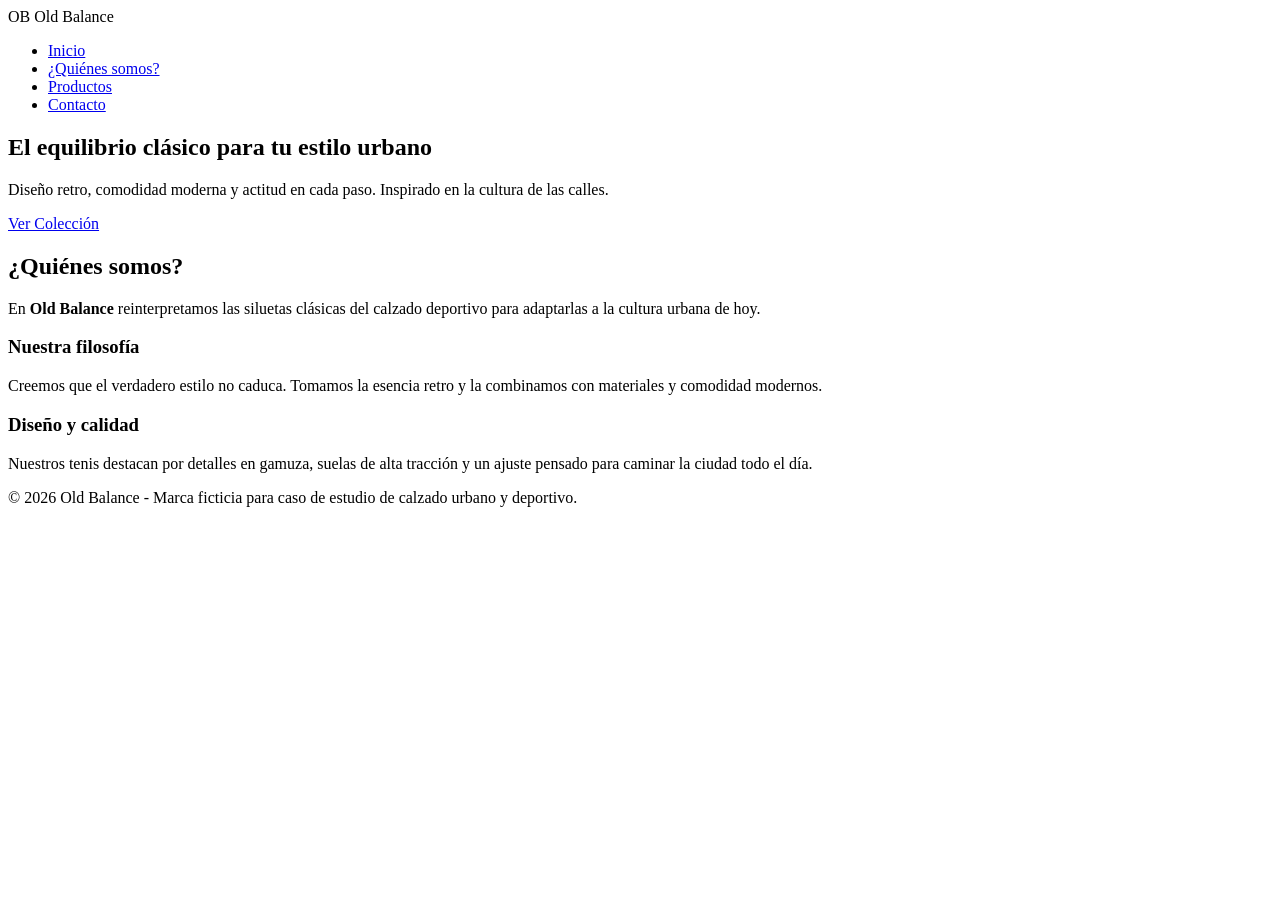
==== index.html @ 05019eaf "feat: maquetación de navbar, hero inicio y sección quiénes somos" ====
<!DOCTYPE html>
<html lang="es">
<head>
    <meta charset="UTF-8">
    <meta name="viewport" content="width=device-width, initial-scale=1.0">
    <title>Old Balance | Calzado Urbano y Deportivo</title>
    <link rel="stylesheet" href="css/style.css">
</head>
<body>

    <!-- BARRA DE NAVEGACIÓN GLOBAL -->
    <header class="navbar">
        <div class="logo">
            <span class="logo-badge">OB</span> Old Balance
        </div>
        <nav>
            <ul class="nav-links">
                <li><a href="#inicio">Inicio</a></li>
                <li><a href="#quienes-somos">¿Quiénes somos?</a></li>
                <li><a href="#productos">Productos</a></li>
                <li><a href="#contacto">Contacto</a></li>
            </ul>
        </nav>
    </header>

    <!-- SECCIÓN 1: INICIO (Hero Banner) -->
    <section id="inicio" class="hero">
        <div class="hero-content">
            <h1>El equilibrio clásico para tu estilo urbano</h1>
            <p>Diseño retro, comodidad moderna y actitud en cada paso. Inspirado en la cultura de las calles.</p>
            <a href="#productos" class="btn-primary">Ver Colección</a>
        </div>
    </section>

    <!-- SECCIÓN 2: ¿QUIÉNES SOMOS? -->
    <section id="quienes-somos" class="about">
        <div class="container">
            <h2>¿Quiénes somos?</h2>
            <p class="about-lead">
                En <strong>Old Balance</strong> reinterpretamos las siluetas clásicas del calzado deportivo para adaptarlas a la cultura urbana de hoy.
            </p>
            <div class="about-grid">
                <div class="about-card">
                    <h3>Nuestra filosofía</h3>
                    <p>Creemos que el verdadero estilo no caduca. Tomamos la esencia retro y la combinamos con materiales y comodidad modernos.</p>
                </div>
                <div class="about-card">
                    <h3>Diseño y calidad</h3>
                    <p>Nuestros tenis destacan por detalles en gamuza, suelas de alta tracción y un ajuste pensado para caminar la ciudad todo el día.</p>
                </div>
            </div>
        </div>
    </section>



    <!-- SECCIÓN 3 Y 4 (Samuel): Productos y FAQ -->



    <!-- SECCIÓN 5 Y 6 (Tercer integrante): Contacto y Políticas de seguridad -->



    <!-- PIE DE PÁGINA GLOBAL -->
    <footer class="footer">
        <p>&copy; 2026 Old Balance - Marca ficticia para caso de estudio de calzado urbano y deportivo.</p>
    </footer>

    <script src="js/script.js"></script>
</body>
</html>
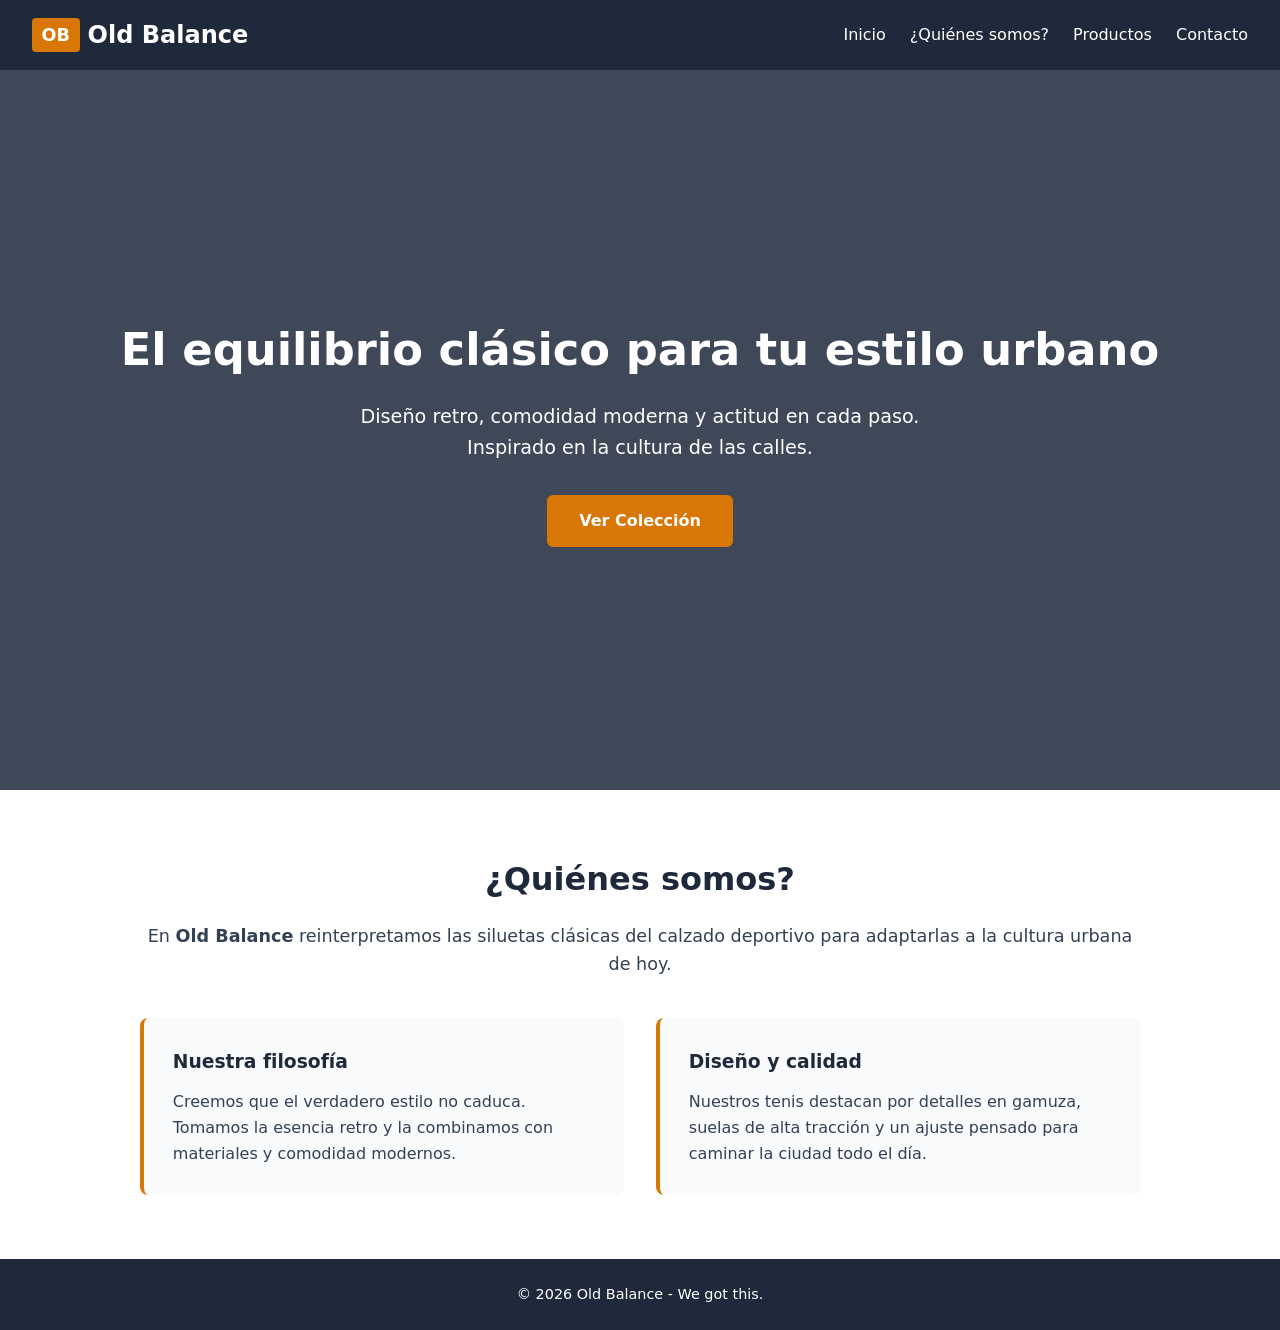
==== commit 11838473: "Actualización de texto en el footer manteniendo la estructura de HTML." ====
--- a/index.html
+++ b/index.html
@@ -54,17 +54,17 @@
 
 
 
-    <!-- SECCIÓN 3 Y 4 (Samuel): Productos y FAQ -->
+    <!-- SECCIÓN 3 Y 4: Productos y FAQ -->
 
 
 
-    <!-- SECCIÓN 5 Y 6 (Tercer integrante): Contacto y Políticas de seguridad -->
+    <!-- SECCIÓN 5 Y 6: Contacto y Políticas de seguridad -->
 
 
 
     <!-- PIE DE PÁGINA GLOBAL -->
     <footer class="footer">
-        <p>&copy; 2026 Old Balance - Marca ficticia para caso de estudio de calzado urbano y deportivo.</p>
+        <p>&copy; 2026 Old Balance - We got this.</p>
     </footer>
 
     <script src="js/script.js"></script>
--- a/css/style.css
+++ b/css/style.css
@@ -0,0 +1,233 @@
+/* ==========================================
+   VARIABLES GLOBALES Y RESET
+   ========================================== */
+:root {
+    --color-primary: #1e293b;   /* Gris oscuro urbano */
+    --color-accent: #d97706;    /* Tono ámbar/cuero */
+    --color-bg-light: #f8fafc;  /* Fondo claro */
+    --color-text: #334155;      /* Texto principal */
+    --color-white: #ffffff;
+    --font-main: system-ui, -apple-system, sans-serif;
+}
+
+* {
+    margin: 0;
+    padding: 0;
+    box-sizing: border-box;
+}
+
+html {
+    scroll-behavior: smooth;
+}
+
+/* Evita que el navbar fijo tape el título al navegar por los enlaces */
+section {
+    scroll-margin-top: 80px;
+}
+
+body {
+    font-family: var(--font-main);
+    color: var(--color-text);
+    background-color: var(--color-bg-light);
+    line-height: 1.6;
+}
+
+/* ==========================================
+   BARRA DE NAVEGACIÓN
+   ========================================== */
+.navbar {
+    display: flex;
+    justify-content: space-between;
+    align-items: center;
+    background-color: var(--color-primary);
+    color: var(--color-white);
+    padding: 1rem 2rem;
+    position: sticky;
+    top: 0;
+    z-index: 100;
+}
+
+.logo {
+    font-size: 1.5rem;
+    font-weight: bold;
+    display: flex;
+    align-items: center;
+    gap: 0.5rem;
+}
+
+.logo-badge {
+    background-color: var(--color-accent);
+    color: var(--color-white);
+    padding: 0.2rem 0.6rem;
+    border-radius: 4px;
+    font-size: 1.1rem;
+}
+
+.nav-links {
+    display: flex;
+    list-style: none;
+    gap: 1.5rem;
+}
+
+.nav-links a {
+    color: var(--color-white);
+    text-decoration: none;
+    font-weight: 500;
+    transition: color 0.3s;
+}
+
+.nav-links a:hover {
+    color: var(--color-accent);
+}
+
+/* ==========================================
+   SECCIÓN 1: INICIO (Hero Banner)
+   ========================================== */
+.hero {
+    background-color: var(--color-primary);
+    background:
+        linear-gradient(rgba(30, 41, 59, 0.85), rgba(30, 41, 59, 0.85)),
+        url('https://images.unsplash.com/photo-1552346154-21d32810aba3?auto=format&fit=crop&w=1200&q=80') center/cover no-repeat;
+    height: 80vh;
+    display: flex;
+    justify-content: center;
+    align-items: center;
+    text-align: center;
+    color: var(--color-white);
+    padding: 0 1rem;
+}
+
+.hero-content h1 {
+    font-size: 2.8rem;
+    margin-bottom: 1rem;
+}
+
+.hero-content p {
+    font-size: 1.2rem;
+    max-width: 600px;
+    margin: 0 auto 2rem auto;
+}
+
+.btn-primary {
+    display: inline-block;
+    background-color: var(--color-accent);
+    color: var(--color-white);
+    padding: 0.8rem 2rem;
+    text-decoration: none;
+    border-radius: 6px;
+    font-weight: bold;
+    transition: background 0.3s;
+}
+
+.btn-primary:hover {
+    background-color: #b45309;
+}
+
+/* ==========================================
+   SECCIÓN 2: ¿QUIÉNES SOMOS?
+   ========================================== */
+.about {
+    padding: 4rem 2rem;
+    background-color: var(--color-white);
+}
+
+.container {
+    max-width: 1000px;
+    margin: 0 auto;
+}
+
+.about h2 {
+    text-align: center;
+    font-size: 2rem;
+    color: var(--color-primary);
+    margin-bottom: 1rem;
+}
+
+.about-lead {
+    text-align: center;
+    font-size: 1.1rem;
+    margin-bottom: 2.5rem;
+}
+
+.about-grid {
+    display: flex;
+    gap: 2rem;
+    flex-wrap: wrap;
+}
+
+.about-card {
+    flex: 1;
+    min-width: 280px;
+    background-color: var(--color-bg-light);
+    padding: 1.8rem;
+    border-radius: 8px;
+    border-left: 4px solid var(--color-accent);
+}
+
+.about-card h3 {
+    margin-bottom: 0.8rem;
+    color: var(--color-primary);
+}
+
+/* ==========================================
+   SECCIONES 3 Y 4 (Samuel): Productos y FAQ
+   Agrega aquí tus estilos
+   ========================================== */
+
+
+
+/* ==========================================
+   SECCIONES 5 Y 6 (Tercer integrante): Contacto y Políticas
+   Agrega aquí tus estilos
+   ========================================== */
+
+
+
+/* ==========================================
+   FOOTER GLOBAL
+   ========================================== */
+.footer {
+    background-color: var(--color-primary);
+    color: var(--color-white);
+    text-align: center;
+    padding: 1.5rem;
+    font-size: 0.9rem;
+}
+
+/* ==========================================
+   RESPONSIVE (pantallas pequeñas)
+   ========================================== */
+@media (max-width: 640px) {
+    .navbar {
+        flex-direction: column;
+        gap: 0.8rem;
+        padding: 0.8rem 1rem;
+    }
+
+    .nav-links {
+        flex-wrap: wrap;
+        justify-content: center;
+        gap: 0.8rem 1.2rem;
+        font-size: 0.95rem;
+    }
+
+    section {
+        scroll-margin-top: 120px;
+    }
+
+    .hero {
+        height: 70vh;
+    }
+
+    .hero-content h1 {
+        font-size: 2rem;
+    }
+
+    .hero-content p {
+        font-size: 1.05rem;
+    }
+
+    .about {
+        padding: 3rem 1.2rem;
+    }
+}
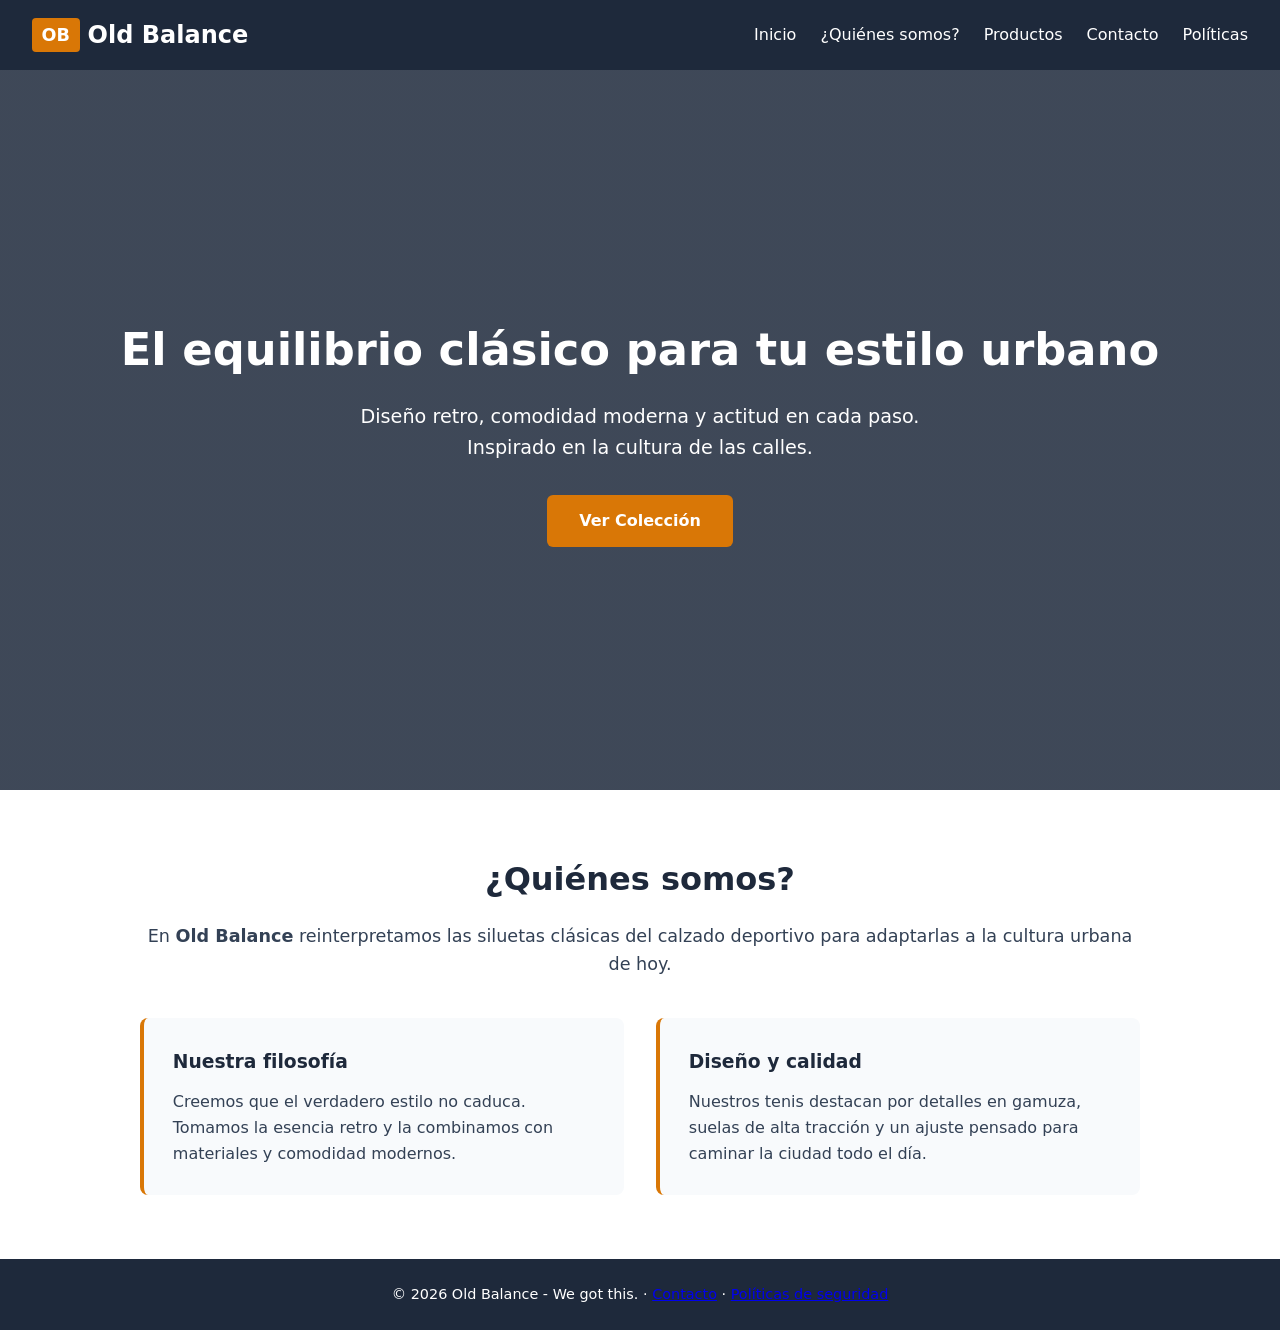
==== commit 3f0e648c: "Revisión de links de navegación Actualización de links de navegación" ====
--- a/index.html
+++ b/index.html
@@ -18,7 +18,8 @@
                 <li><a href="#inicio">Inicio</a></li>
                 <li><a href="#quienes-somos">¿Quiénes somos?</a></li>
                 <li><a href="#productos">Productos</a></li>
-                <li><a href="#contacto">Contacto</a></li>
+                <li><a href="contacto.html">Contacto</a></li>
+                <li><a href="politicas.html">Políticas</a></li>
             </ul>
         </nav>
     </header>
@@ -58,13 +59,9 @@
 
 
 
-    <!-- SECCIÓN 5 Y 6: Contacto y Políticas de seguridad -->
-
-
-
     <!-- PIE DE PÁGINA GLOBAL -->
     <footer class="footer">
-        <p>&copy; 2026 Old Balance - We got this.</p>
+        <p>&copy; 2026 Old Balance - We got this. &middot; <a href="contacto.html">Contacto</a> &middot; <a href="politicas.html">Políticas de seguridad</a></p>
     </footer>
 
     <script src="js/script.js"></script>
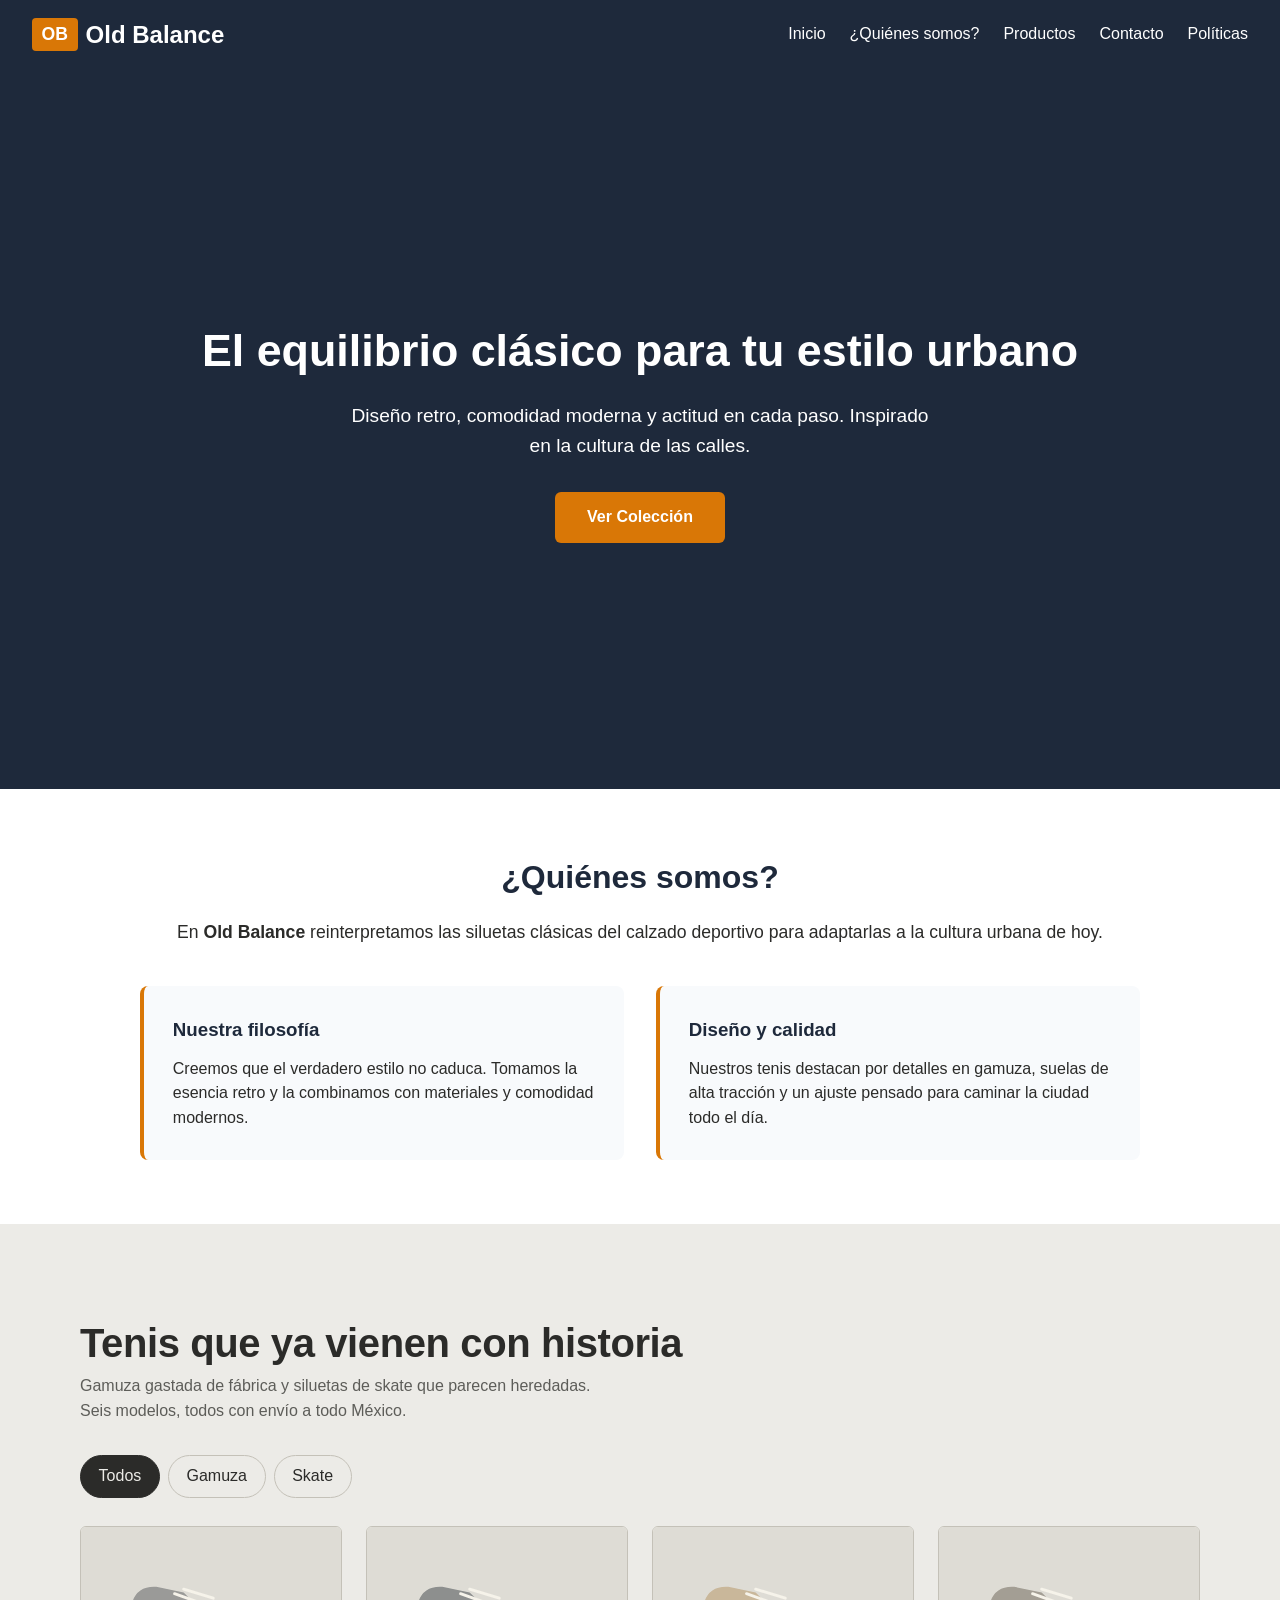
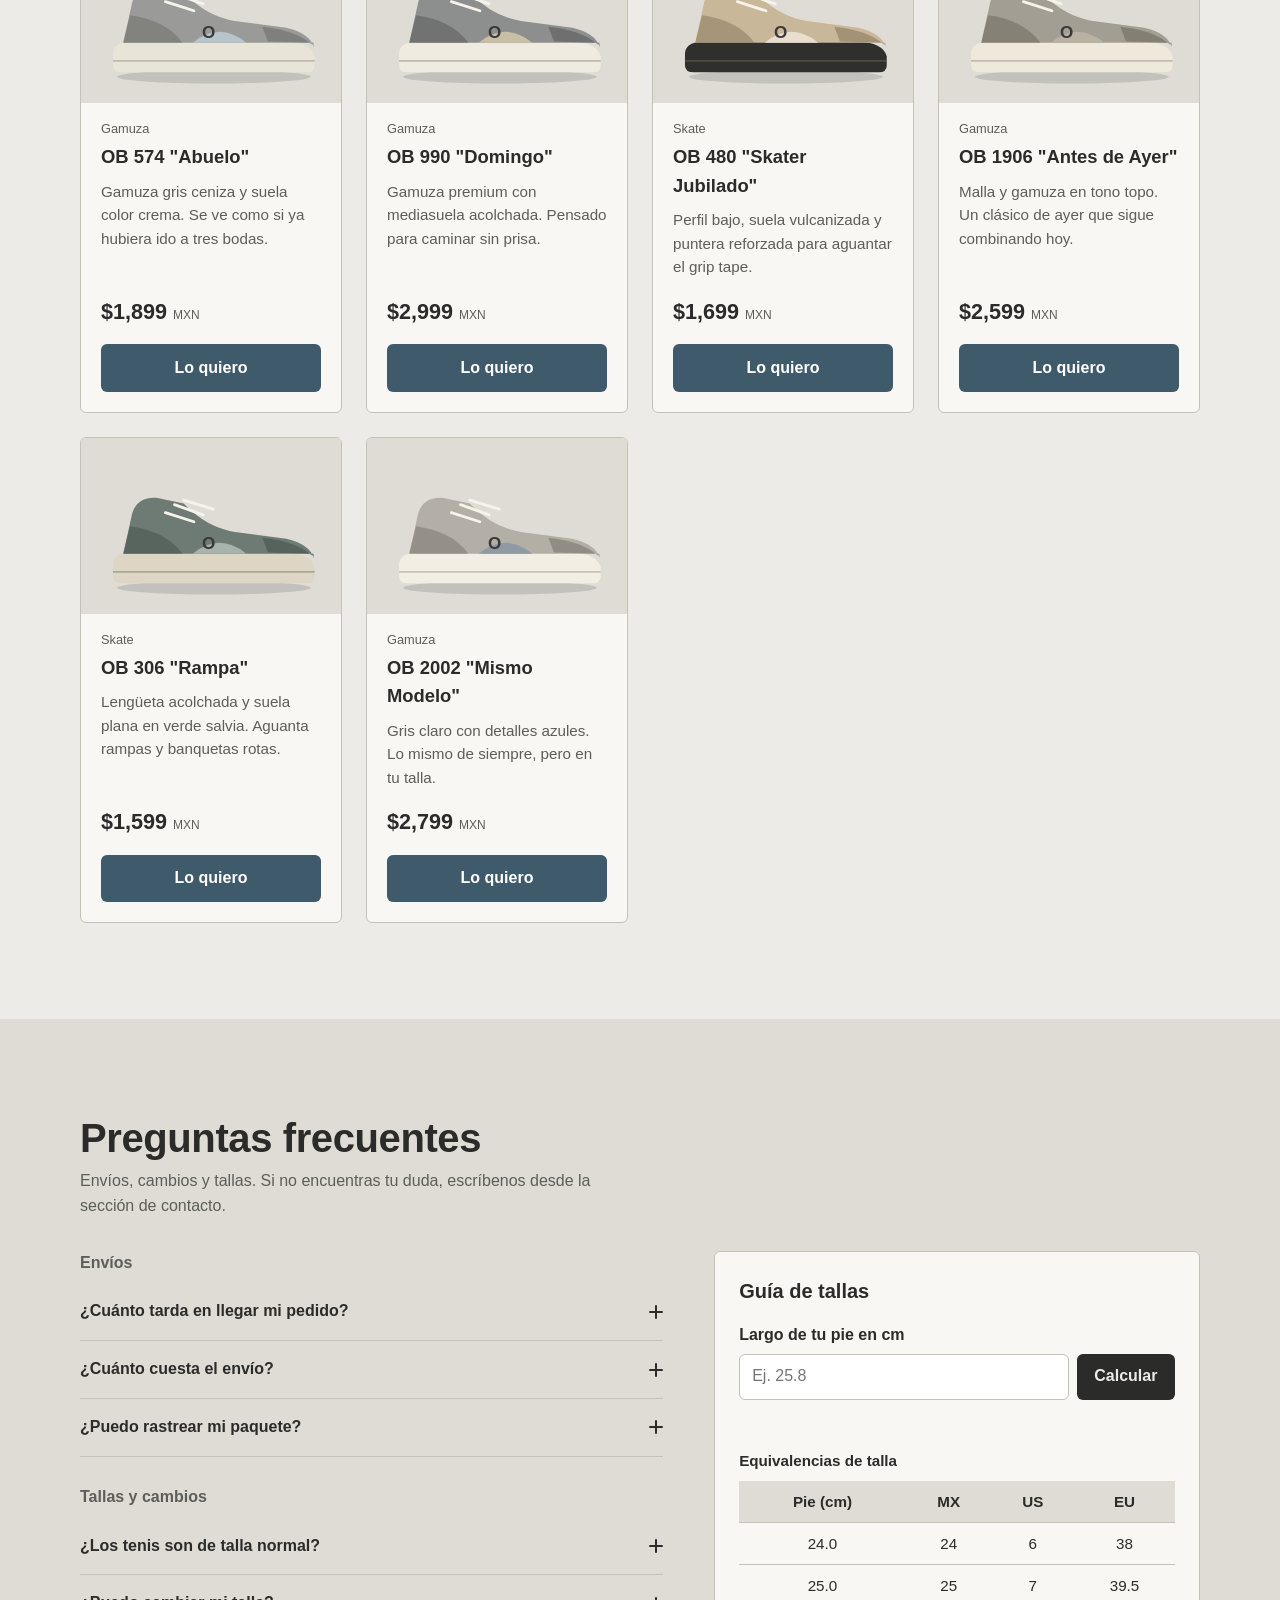
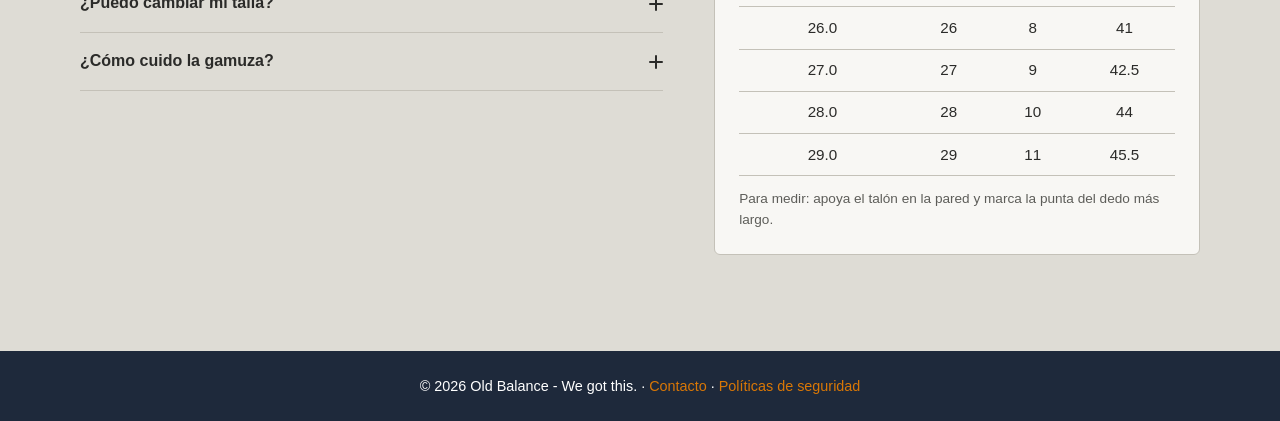
==== commit becb78a6: "Update index" ====
--- a/index.html
+++ b/index.html
@@ -5,6 +5,7 @@
     <meta name="viewport" content="width=device-width, initial-scale=1.0">
     <title>Old Balance | Calzado Urbano y Deportivo</title>
     <link rel="stylesheet" href="css/style.css">
+    <link rel="stylesheet" href="css/productos.css">
 </head>
 <body>
 
@@ -55,7 +56,214 @@
 
 
 
-    <!-- SECCIÓN 3 Y 4: Productos y FAQ -->
+        <!-- ============ SECCIÓN 3: PRODUCTOS ============ -->
+    <section id="productos" class="seccion" aria-labelledby="titulo-productos">
+      <div class="contenedor">
+        <h2 id="titulo-productos" class="seccion__titulo">Tenis que ya vienen con historia</h2>
+        <p class="seccion__intro">Gamuza gastada de fábrica y siluetas de skate que parecen heredadas. Seis modelos, todos con envío a todo México.</p>
+
+        <div class="filtros" role="group" aria-label="Filtrar tenis por estilo">
+          <button type="button" class="filtro is-active" data-filtro="todos" aria-pressed="true">Todos</button>
+          <button type="button" class="filtro" data-filtro="gamuza" aria-pressed="false">Gamuza</button>
+          <button type="button" class="filtro" data-filtro="skate" aria-pressed="false">Skate</button>
+        </div>
+
+        <ul class="catalogo" id="catalogo">
+
+          <li class="card" data-estilo="gamuza">
+            <figure class="card__img"><img src="img/tenis-574-abuelo.svg" alt="Tenis Old Balance 574 Abuelo en gamuza gris" loading="lazy" width="400" height="260"></figure>
+            <div class="card__cuerpo">
+              <span class="card__etiqueta">Gamuza</span>
+              <h3 class="card__nombre">OB 574 "Abuelo"</h3>
+              <p class="card__desc">Gamuza gris ceniza y suela color crema. Se ve como si ya hubiera ido a tres bodas.</p>
+              <p class="card__precio">$1,899 <small>MXN</small></p>
+              <a class="card__btn" href="contacto.html" aria-label="Preguntar por el OB 574 Abuelo">Lo quiero</a>
+            </div>
+          </li>
+
+          <li class="card" data-estilo="gamuza">
+            <figure class="card__img"><img src="img/tenis-990-domingo.svg" alt="Tenis Old Balance 990 Domingo en gamuza gris y crema" loading="lazy" width="400" height="260"></figure>
+            <div class="card__cuerpo">
+              <span class="card__etiqueta">Gamuza</span>
+              <h3 class="card__nombre">OB 990 "Domingo"</h3>
+              <p class="card__desc">Gamuza premium con mediasuela acolchada. Pensado para caminar sin prisa.</p>
+              <p class="card__precio">$2,999 <small>MXN</small></p>
+              <a class="card__btn" href="contacto.html" aria-label="Preguntar por el OB 990 Domingo">Lo quiero</a>
+            </div>
+          </li>
+
+          <li class="card" data-estilo="skate">
+            <figure class="card__img"><img src="img/tenis-480-skater.svg" alt="Tenis Old Balance 480 Skater Jubilado, estilo skate beige con suela negra" loading="lazy" width="400" height="260"></figure>
+            <div class="card__cuerpo">
+              <span class="card__etiqueta">Skate</span>
+              <h3 class="card__nombre">OB 480 "Skater Jubilado"</h3>
+              <p class="card__desc">Perfil bajo, suela vulcanizada y puntera reforzada para aguantar el grip tape.</p>
+              <p class="card__precio">$1,699 <small>MXN</small></p>
+              <a class="card__btn" href="contacto.html" aria-label="Preguntar por el OB 480 Skater Jubilado">Lo quiero</a>
+            </div>
+          </li>
+
+          <li class="card" data-estilo="gamuza">
+            <figure class="card__img"><img src="img/tenis-1906-antes.svg" alt="Tenis Old Balance 1906 Antes de Ayer en gamuza topo" loading="lazy" width="400" height="260"></figure>
+            <div class="card__cuerpo">
+              <span class="card__etiqueta">Gamuza</span>
+              <h3 class="card__nombre">OB 1906 "Antes de Ayer"</h3>
+              <p class="card__desc">Malla y gamuza en tono topo. Un clásico de ayer que sigue combinando hoy.</p>
+              <p class="card__precio">$2,599 <small>MXN</small></p>
+              <a class="card__btn" href="contacto.html" aria-label="Preguntar por el OB 1906 Antes de Ayer">Lo quiero</a>
+            </div>
+          </li>
+
+          <li class="card" data-estilo="skate">
+            <figure class="card__img"><img src="img/tenis-306-rampa.svg" alt="Tenis Old Balance 306 Rampa, estilo skate verde grisáceo" loading="lazy" width="400" height="260"></figure>
+            <div class="card__cuerpo">
+              <span class="card__etiqueta">Skate</span>
+              <h3 class="card__nombre">OB 306 "Rampa"</h3>
+              <p class="card__desc">Lengüeta acolchada y suela plana en verde salvia. Aguanta rampas y banquetas rotas.</p>
+              <p class="card__precio">$1,599 <small>MXN</small></p>
+              <a class="card__btn" href="contacto.html" aria-label="Preguntar por el OB 306 Rampa">Lo quiero</a>
+            </div>
+          </li>
+
+          <li class="card" data-estilo="gamuza">
+            <figure class="card__img"><img src="img/tenis-2002-mismo.svg" alt="Tenis Old Balance 2002 Mismo Modelo en gamuza gris claro" loading="lazy" width="400" height="260"></figure>
+            <div class="card__cuerpo">
+              <span class="card__etiqueta">Gamuza</span>
+              <h3 class="card__nombre">OB 2002 "Mismo Modelo"</h3>
+              <p class="card__desc">Gris claro con detalles azules. Lo mismo de siempre, pero en tu talla.</p>
+              <p class="card__precio">$2,799 <small>MXN</small></p>
+              <a class="card__btn" href="contacto.html" aria-label="Preguntar por el OB 2002 Mismo Modelo">Lo quiero</a>
+            </div>
+          </li>
+
+        </ul>
+        <p class="catalogo__vacio" id="catalogo-vacio" hidden>No hay tenis en esta categoría por ahora.</p>
+      </div>
+    </section>
+
+    <!-- ============ SECCIÓN 4: FAQ Y GUÍA DE TALLAS ============ -->
+    <section id="faq" class="seccion seccion--alt" aria-labelledby="titulo-faq">
+      <div class="contenedor">
+        <h2 id="titulo-faq" class="seccion__titulo">Preguntas frecuentes</h2>
+        <p class="seccion__intro">Envíos, cambios y tallas. Si no encuentras tu duda, escríbenos desde la sección de contacto.</p>
+
+        <div class="faq-layout">
+
+          <div class="acordeon" id="acordeon">
+
+            <h3 class="acordeon__grupo">Envíos</h3>
+
+            <div class="acordeon__item">
+              <h4 class="acordeon__encabezado">
+                <button type="button" class="acordeon__boton" id="faq-b1" aria-expanded="false" aria-controls="faq-p1">
+                  ¿Cuánto tarda en llegar mi pedido?
+                  <span class="acordeon__icono" aria-hidden="true"></span>
+                </button>
+              </h4>
+              <div class="acordeon__panel" id="faq-p1" role="region" aria-labelledby="faq-b1">
+                <div><p>De 3 a 6 días hábiles en la mayor parte del país. En zonas remotas puede tardar hasta 10 días hábiles.</p></div>
+              </div>
+            </div>
+
+            <div class="acordeon__item">
+              <h4 class="acordeon__encabezado">
+                <button type="button" class="acordeon__boton" id="faq-b2" aria-expanded="false" aria-controls="faq-p2">
+                  ¿Cuánto cuesta el envío?
+                  <span class="acordeon__icono" aria-hidden="true"></span>
+                </button>
+              </h4>
+              <div class="acordeon__panel" id="faq-p2" role="region" aria-labelledby="faq-b2">
+                <div><p>El envío es gratis en compras desde $1,500 MXN. Por debajo de ese monto cuesta $149 MXN.</p></div>
+              </div>
+            </div>
+
+            <div class="acordeon__item">
+              <h4 class="acordeon__encabezado">
+                <button type="button" class="acordeon__boton" id="faq-b3" aria-expanded="false" aria-controls="faq-p3">
+                  ¿Puedo rastrear mi paquete?
+                  <span class="acordeon__icono" aria-hidden="true"></span>
+                </button>
+              </h4>
+              <div class="acordeon__panel" id="faq-p3" role="region" aria-labelledby="faq-b3">
+                <div><p>Sí. Cuando salga tu pedido te enviaremos por correo el número de guía y el enlace de seguimiento.</p></div>
+              </div>
+            </div>
+
+            <h3 class="acordeon__grupo">Tallas y cambios</h3>
+
+            <div class="acordeon__item">
+              <h4 class="acordeon__encabezado">
+                <button type="button" class="acordeon__boton" id="faq-b4" aria-expanded="false" aria-controls="faq-p4">
+                  ¿Los tenis son de talla normal?
+                  <span class="acordeon__icono" aria-hidden="true"></span>
+                </button>
+              </h4>
+              <div class="acordeon__panel" id="faq-p4" role="region" aria-labelledby="faq-b4">
+                <div><p>Sí, pero la gamuza cede un poco con el uso. Si estás entre dos tallas, elige la menor en los modelos de gamuza y la mayor en los de skate.</p></div>
+              </div>
+            </div>
+
+            <div class="acordeon__item">
+              <h4 class="acordeon__encabezado">
+                <button type="button" class="acordeon__boton" id="faq-b5" aria-expanded="false" aria-controls="faq-p5">
+                  ¿Puedo cambiar mi talla?
+                  <span class="acordeon__icono" aria-hidden="true"></span>
+                </button>
+              </h4>
+              <div class="acordeon__panel" id="faq-p5" role="region" aria-labelledby="faq-b5">
+                <div><p>Tienes 30 días desde que recibes el pedido. Los tenis deben estar sin uso y con su caja original.</p></div>
+              </div>
+            </div>
+
+            <div class="acordeon__item">
+              <h4 class="acordeon__encabezado">
+                <button type="button" class="acordeon__boton" id="faq-b6" aria-expanded="false" aria-controls="faq-p6">
+                  ¿Cómo cuido la gamuza?
+                  <span class="acordeon__icono" aria-hidden="true"></span>
+                </button>
+              </h4>
+              <div class="acordeon__panel" id="faq-p6" role="region" aria-labelledby="faq-b6">
+                <div><p>Usa un cepillo de cerdas suaves en seco y evita mojarlos. Si se manchan, una goma de borrar blanca quita la mayoría de las marcas.</p></div>
+              </div>
+            </div>
+
+          </div>
+
+          <!-- Guía de tallas -->
+          <aside class="tallas" aria-labelledby="titulo-tallas">
+            <h3 id="titulo-tallas" class="tallas__titulo">Guía de tallas</h3>
+
+            <form class="calculadora" id="calculadora" novalidate>
+              <label for="largo-pie">Largo de tu pie en cm</label>
+              <div class="calculadora__fila">
+                <input type="number" id="largo-pie" name="largo-pie" inputmode="decimal" min="20" max="32" step="0.1" placeholder="Ej. 25.8">
+                <button type="submit">Calcular</button>
+              </div>
+              <p class="calculadora__resultado" id="resultado-talla" role="status" aria-live="polite"></p>
+            </form>
+
+            <div class="tabla-wrap">
+              <table class="tabla-tallas">
+                <caption>Equivalencias de talla</caption>
+                <thead>
+                  <tr><th scope="col">Pie (cm)</th><th scope="col">MX</th><th scope="col">US</th><th scope="col">EU</th></tr>
+                </thead>
+                <tbody>
+                  <tr><td>24.0</td><td>24</td><td>6</td><td>38</td></tr>
+                  <tr><td>25.0</td><td>25</td><td>7</td><td>39.5</td></tr>
+                  <tr><td>26.0</td><td>26</td><td>8</td><td>41</td></tr>
+                  <tr><td>27.0</td><td>27</td><td>9</td><td>42.5</td></tr>
+                  <tr><td>28.0</td><td>28</td><td>10</td><td>44</td></tr>
+                  <tr><td>29.0</td><td>29</td><td>11</td><td>45.5</td></tr>
+                </tbody>
+              </table>
+            </div>
+            <p class="tallas__nota">Para medir: apoya el talón en la pared y marca la punta del dedo más largo.</p>
+          </aside>
+
+        </div>
+      </div>
+    </section>
 
 
 
@@ -64,6 +272,7 @@
         <p>&copy; 2026 Old Balance - We got this. &middot; <a href="contacto.html">Contacto</a> &middot; <a href="politicas.html">Políticas de seguridad</a></p>
     </footer>
 
-    <script src="js/script.js"></script>
+        <script src="js/script.js"></script>
+        <script src="js/productos.js"></script>
 </body>
 </html>
--- a/css/style.css
+++ b/css/style.css
@@ -84,10 +84,10 @@
    SECCIÓN 1: INICIO (Hero Banner)
    ========================================== */
 .hero {
-    background-color: var(--color-primary);
     background:
         linear-gradient(rgba(30, 41, 59, 0.85), rgba(30, 41, 59, 0.85)),
         url('https://images.unsplash.com/photo-1552346154-21d32810aba3?auto=format&fit=crop&w=1200&q=80') center/cover no-repeat;
+    background-color: var(--color-primary);
     height: 80vh;
     display: flex;
     justify-content: center;
@@ -194,6 +194,15 @@
     font-size: 0.9rem;
 }
 
+.footer a {
+    color: var(--color-accent);
+    text-decoration: none;
+}
+
+.footer a:hover {
+    text-decoration: underline;
+}
+
 /* ==========================================
    RESPONSIVE (pantallas pequeñas)
    ========================================== */
--- a/css/productos.css
+++ b/css/productos.css
@@ -0,0 +1,166 @@
+/* =====================================================
+   ROL 2 · Productos + FAQ / Guía de tallas
+   Si el Rol 1 ya definió variables globales en :root,
+   borra este bloque y cambia los nombres --ob-* por los suyos.
+   ===================================================== */
+:root {
+  --ob-fondo: #ecebe7;
+  --ob-fondo-alt: #dedcd5;
+  --ob-tarjeta: #f8f7f4;
+  --ob-texto: #2b2b29;
+  --ob-texto-suave: #5d5d59;
+  --ob-borde: #c4c1b8;
+  --ob-acento: #3f5a6b;
+  --ob-acento-hover: #2f4553;
+  --ob-radio: 6px;
+  --ob-fuente: "Helvetica Neue", Arial, system-ui, sans-serif;
+}
+
+*, *::before, *::after { box-sizing: border-box; }
+
+body {
+  margin: 0;
+  font-family: var(--ob-fuente);
+  color: var(--ob-texto);
+  background: var(--ob-fondo);
+  line-height: 1.55;
+}
+
+.contenedor { width: min(1120px, 100% - 2rem); margin-inline: auto; }
+
+.seccion { padding: clamp(3rem, 8vw, 6rem) 0; }
+.seccion--alt { background: var(--ob-fondo-alt); }
+.seccion__titulo { font-size: clamp(1.75rem, 4vw, 2.5rem); line-height: 1.15; margin: 0 0 .5rem; letter-spacing: -.01em; }
+.seccion__intro { max-width: 60ch; margin: 0 0 2rem; color: var(--ob-texto-suave); }
+
+:focus-visible { outline: 3px solid var(--ob-acento); outline-offset: 2px; }
+
+/* ---------- Filtros ---------- */
+.filtros { display: flex; flex-wrap: wrap; gap: .5rem; margin-bottom: 1.75rem; }
+.filtro {
+  font: inherit; cursor: pointer;
+  padding: .5rem 1.1rem;
+  border: 1px solid var(--ob-borde);
+  border-radius: 999px;
+  background: transparent; color: var(--ob-texto);
+  transition: background .2s, color .2s, border-color .2s;
+}
+.filtro:hover { border-color: var(--ob-texto); }
+.filtro.is-active { background: var(--ob-texto); color: var(--ob-fondo); border-color: var(--ob-texto); }
+
+/* ---------- Catálogo: CSS Grid ---------- */
+.catalogo {
+  list-style: none; margin: 0; padding: 0;
+  display: grid;
+  grid-template-columns: repeat(auto-fill, minmax(260px, 1fr));
+  gap: 1.5rem;
+}
+
+.card {
+  display: flex; flex-direction: column;   /* Flexbox dentro de cada card */
+  background: var(--ob-tarjeta);
+  border: 1px solid var(--ob-borde);
+  border-radius: var(--ob-radio);
+  overflow: hidden;
+}
+.card[hidden] { display: none; }
+
+.card__img { margin: 0; background: var(--ob-fondo-alt); padding: 1.25rem 1rem .5rem; }
+.card__img img { display: block; width: 100%; height: auto; }
+
+.card__cuerpo { display: flex; flex-direction: column; flex: 1; padding: 1rem 1.25rem 1.25rem; }
+.card__etiqueta { font-size: .8rem; color: var(--ob-texto-suave); margin-bottom: .25rem; }
+.card__nombre { font-size: 1.15rem; margin: 0 0 .5rem; }
+.card__desc { margin: 0 0 1rem; color: var(--ob-texto-suave); font-size: .95rem; }
+.card__precio { margin: auto 0 1rem; font-size: 1.35rem; font-weight: 700; }
+.card__precio small { font-size: .75rem; font-weight: 400; color: var(--ob-texto-suave); }
+
+.card__btn {
+  display: block; text-align: center; text-decoration: none;
+  padding: .7rem 1rem; border-radius: var(--ob-radio);
+  background: var(--ob-acento); color: #fff; font-weight: 600;
+  transition: background .2s;
+}
+.card__btn:hover { background: var(--ob-acento-hover); }
+
+.catalogo__vacio { color: var(--ob-texto-suave); }
+
+/* ---------- FAQ + tallas: layout de dos columnas ---------- */
+.faq-layout {
+  display: grid;
+  grid-template-columns: minmax(0, 1.2fr) minmax(0, 1fr);
+  gap: clamp(1.5rem, 4vw, 3.5rem);
+  align-items: start;
+}
+
+/* ---------- Acordeón ---------- */
+.acordeon__grupo { font-size: 1rem; margin: 1.75rem 0 .5rem; color: var(--ob-texto-suave); font-weight: 600; }
+.acordeon__grupo:first-child { margin-top: 0; }
+.acordeon__item { border-bottom: 1px solid var(--ob-borde); }
+.acordeon__encabezado { margin: 0; font-size: 1rem; }
+
+.acordeon__boton {
+  width: 100%; display: flex; justify-content: space-between; align-items: center; gap: 1rem;
+  padding: 1rem 0; font: inherit; font-weight: 600; text-align: left;
+  background: none; border: 0; color: var(--ob-texto); cursor: pointer;
+}
+.acordeon__boton:hover { color: var(--ob-acento); }
+
+/* Icono + que gira a × */
+.acordeon__icono { position: relative; flex: none; width: 14px; height: 14px; transition: transform .3s; }
+.acordeon__icono::before, .acordeon__icono::after {
+  content: ""; position: absolute; background: currentColor; border-radius: 1px;
+}
+.acordeon__icono::before { left: 0; right: 0; top: 6px; height: 2px; }
+.acordeon__icono::after  { top: 0; bottom: 0; left: 6px; width: 2px; }
+.acordeon__boton[aria-expanded="true"] .acordeon__icono { transform: rotate(45deg); }
+
+/* Despliegue animado con grid-template-rows (sin calcular alturas en JS) */
+.acordeon__panel {
+  display: grid; grid-template-rows: 0fr;
+  transition: grid-template-rows .3s ease;
+}
+.acordeon__panel > div { overflow: hidden; }
+.acordeon__panel p { margin: 0; padding-bottom: 1rem; color: var(--ob-texto-suave); max-width: 60ch; }
+.acordeon__panel.is-open { grid-template-rows: 1fr; }
+
+/* ---------- Guía de tallas ---------- */
+.tallas {
+  background: var(--ob-tarjeta); border: 1px solid var(--ob-borde);
+  border-radius: var(--ob-radio); padding: 1.5rem;
+}
+.tallas__titulo { margin: 0 0 1rem; font-size: 1.25rem; }
+
+.calculadora label { display: block; font-weight: 600; margin-bottom: .4rem; }
+.calculadora__fila { display: flex; gap: .5rem; }
+.calculadora input {
+  flex: 1; min-width: 0; font: inherit; padding: .6rem .75rem;
+  border: 1px solid var(--ob-borde); border-radius: var(--ob-radio); background: #fff;
+}
+.calculadora button {
+  font: inherit; font-weight: 600; cursor: pointer; padding: .6rem 1.1rem;
+  border: 0; border-radius: var(--ob-radio); background: var(--ob-texto); color: var(--ob-fondo);
+}
+.calculadora button:hover { background: var(--ob-acento); }
+.calculadora__resultado { min-height: 1.5em; margin: .6rem 0 1rem; font-weight: 600; }
+.calculadora__resultado.is-error { color: #a33a2a; }
+
+.tabla-wrap { overflow-x: auto; }
+.tabla-tallas { width: 100%; border-collapse: collapse; font-size: .95rem; }
+.tabla-tallas caption { text-align: left; font-weight: 600; padding-bottom: .5rem; }
+.tabla-tallas th, .tabla-tallas td { padding: .55rem .5rem; text-align: center; border-bottom: 1px solid var(--ob-borde); }
+.tabla-tallas thead th { background: var(--ob-fondo-alt); }
+.tabla-tallas tr.is-match td { background: #d3dde3; font-weight: 700; }
+.tallas__nota { font-size: .85rem; color: var(--ob-texto-suave); margin: .75rem 0 0; }
+
+/* ---------- Responsive ---------- */
+@media (max-width: 800px) {
+  .faq-layout { grid-template-columns: 1fr; }
+}
+@media (max-width: 480px) {
+  .catalogo { grid-template-columns: 1fr; }
+}
+
+@media (prefers-reduced-motion: reduce) {
+  * { transition: none !important; }
+}
